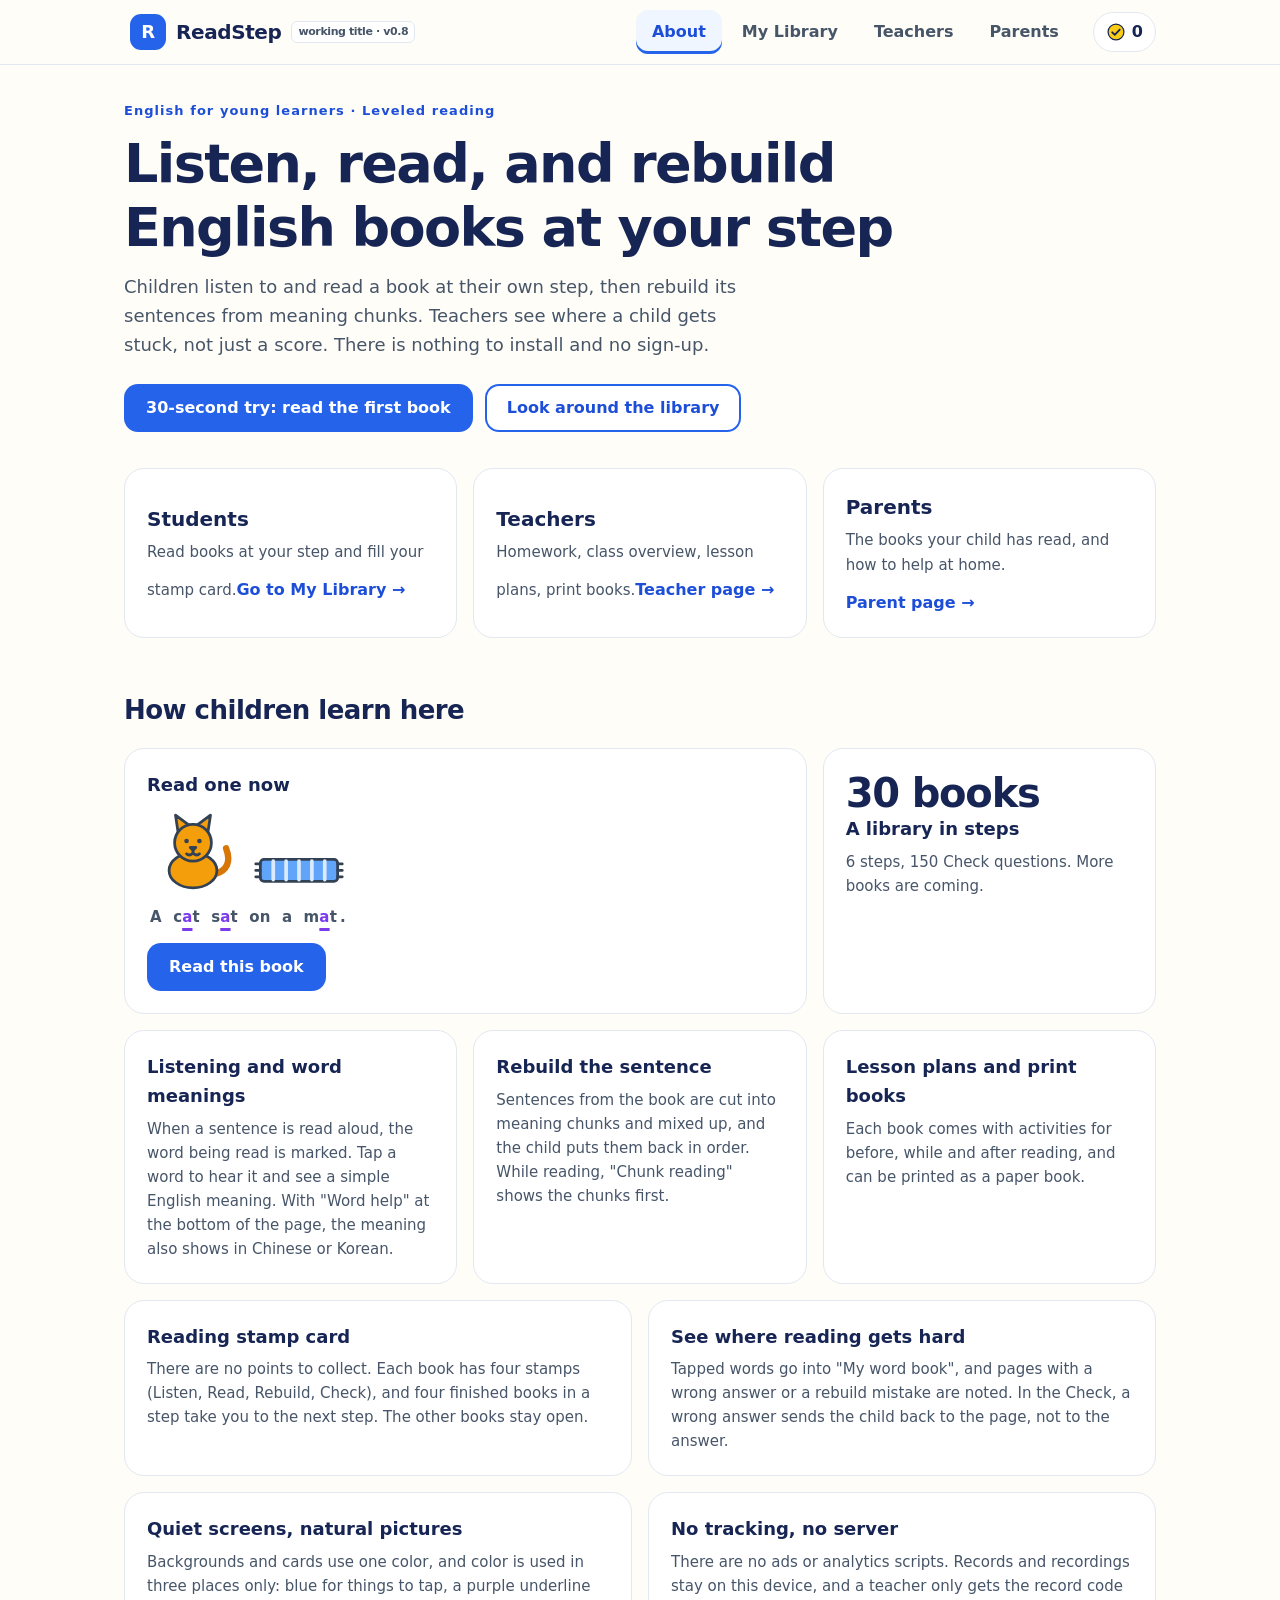
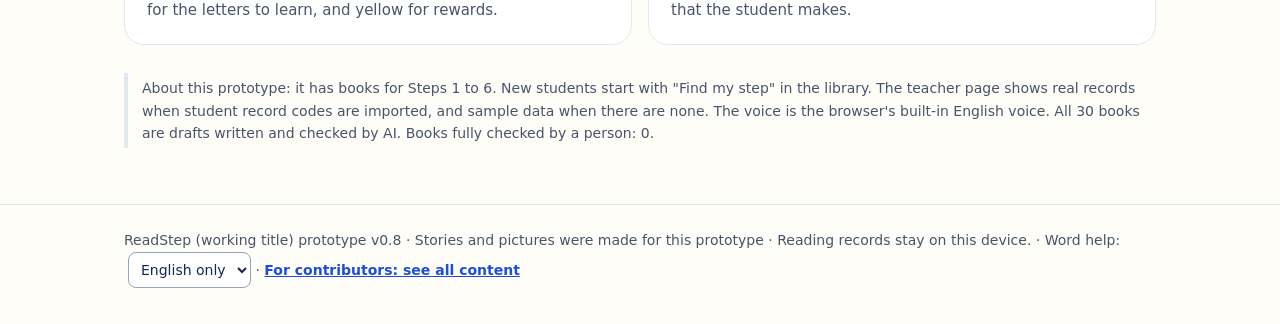
==== index.html @ 7be82f14 "중국어 묶음: 화면 아래 Word help에서 中文 선택" ====
<!doctype html>
<html lang="en">
<head>
<meta charset="utf-8">
<meta name="viewport" content="width=device-width,initial-scale=1">
<title>ReadStep (working title) · Leveled English reading</title>
<meta name="description" content="A prototype of a leveled English reading service for young learners: listen, read, and rebuild sentences from books at your own step.">
<link rel="icon" href="data:image/svg+xml,%3Csvg xmlns='http://www.w3.org/2000/svg' viewBox='0 0 32 32'%3E%3Crect width='32' height='32' rx='9' fill='%232563EB'/%3E%3Ctext x='16' y='23' font-size='20' font-weight='700' text-anchor='middle' fill='white' font-family='Arial'%3ER%3C/text%3E%3C/svg%3E">
<link rel="stylesheet" href="css/app.css">
</head>
<body>
<a class="skip" href="#main">Skip to content</a>
<header class="top"><div class="wrap">
  <button class="logo" data-go="home" aria-label="ReadStep home"><i aria-hidden="true">R</i>ReadStep <small>working title · v0.8</small></button>
  <nav class="nav" aria-label="Main menu">
    <button data-go="home">About</button>
    <button data-go="library">My Library</button>
    <button data-go="teacher">Teachers</button>
    <button data-go="parent">Parents</button>
  </nav>
  <span class="starbox" id="starbox" aria-label="My stamps"></span>
</div></header>

<main id="main" tabindex="-1">
<section id="v-home"><div class="wrap">
  <div class="hero">
    <p class="eyebrow">English for young learners · Leveled reading</p>
    <h1>Listen, read, and rebuild<br>English books at your step</h1>
    <p class="lead">Children listen to and read a book at their own step, then rebuild its sentences from meaning chunks. Teachers see where a child gets stuck, not just a score. There is nothing to install and no sign-up.</p>
    <div class="cta"><button class="btn" data-book="cat-mat">30-second try: read the first book</button><button class="btn ghost" data-go="library">Look around the library</button></div>
  </div>
  <div class="roles">
    <button class="card role" data-go="library"><b>Students</b><span>Read books at your step and fill your stamp card.</span><em>Go to My Library →</em></button>
    <button class="card role" data-go="teacher"><b>Teachers</b><span>Homework, class overview, lesson plans, print books.</span><em>Teacher page →</em></button>
    <button class="card role" data-go="parent"><b>Parents</b><span>The books your child has read, and how to help at home.</span><em>Parent page →</em></button>
  </div>
  <h2 class="sec">How children learn here</h2>
  <div class="bento">
    <div class="card s4 sample"><h3>Read one now</h3><div id="sample"></div><button class="btn" data-book="cat-mat">Read this book</button></div>
    <div class="card s2"><p class="num" id="nBooks"></p><h3>A library in steps</h3><p id="nDesc"></p></div>
    <div class="card s2"><h3>Listening and word meanings</h3><p>When a sentence is read aloud, the word being read is marked. Tap a word to hear it and see a simple English meaning. With "Word help" at the bottom of the page, the meaning also shows in Chinese or Korean.</p></div>
    <div class="card s2"><h3>Rebuild the sentence</h3><p>Sentences from the book are cut into meaning chunks and mixed up, and the child puts them back in order. While reading, "Chunk reading" shows the chunks first.</p></div>
    <div class="card s2"><h3>Lesson plans and print books</h3><p>Each book comes with activities for before, while and after reading, and can be printed as a paper book.</p></div>
    <div class="card s3"><h3>Reading stamp card</h3><p>There are no points to collect. Each book has four stamps (Listen, Read, Rebuild, Check), and four finished books in a step take you to the next step. The other books stay open.</p></div>
    <div class="card s3"><h3>See where reading gets hard</h3><p>Tapped words go into "My word book", and pages with a wrong answer or a rebuild mistake are noted. In the Check, a wrong answer sends the child back to the page, not to the answer.</p></div>
    <div class="card s3"><h3>Quiet screens, natural pictures</h3><p>Backgrounds and cards use one color, and color is used in three places only: blue for things to tap, a purple underline for the letters to learn, and yellow for rewards.</p></div>
    <div class="card s3"><h3>No tracking, no server</h3><p>There are no ads or analytics scripts. Records and recordings stay on this device, and a teacher only gets the record code that the student makes.</p></div>
  </div>
  <p class="note">About this prototype: it has books for Steps 1 to 6. New students start with "Find my step" in the library. The teacher page shows real records when student record codes are imported, and sample data when there are none. The voice is the browser's built-in English voice.<span id="rvNote"></span></p>
</div></section>
<section id="v-library" hidden></section>
<section id="v-reader" hidden></section>
<section id="v-build" hidden></section>
<section id="v-words" hidden></section>
<section id="v-quiz" hidden></section>
<section id="v-place" hidden></section>
<section id="v-teacher" hidden></section>
<section id="v-parent" hidden></section>
</main>

<footer><div class="wrap">ReadStep (working title) prototype v0.8 · Stories and pictures were made for this prototype · Reading records stay on this device. · <label class="l1">Word help: <select id="l1sel"><option value="">English only</option><option value="zh" lang="zh">中文</option><option value="ko" lang="ko">한국어</option></select></label> · <a href="dev/">For contributors: see all content</a></div></footer>
<dialog id="dlg" aria-labelledby="dlgT"><div id="dlgBody"></div><form method="dialog" style="margin-top:20px;text-align:right"><button class="btn">Close</button></form></dialog>
<div id="print"></div>

<script src="data/pictures.js"></script>
<script src="data/books.js"></script>
<script src="js/chunk.js"></script>
<!-- Optional home-language pack. English only by default. Chosen with "Word help" in the footer, or with ?l1=zh / ?l1=ko in the address (?l1=en turns it off). -->
<script>(function(){var ok=["zh","ko"],m=/[?&]l1=([a-z]{2})\b/.exec(location.search),c=m?m[1]:null;try{if(m){if(ok.indexOf(c)<0)c="";localStorage.setItem("rs_l1",c)}else c=localStorage.getItem("rs_l1")}catch(e){}if(ok.indexOf(c)<0)return;window.RS_L1CODE=c;document.write('<script src="data/words-'+c+'.js"><\/script><script src="data/chunks-'+c+'.js"><\/script>')})();</script>
<script src="js/app.js"></script>
</body>
</html>
---- css/app.css ----
:root{--bg:#FFFDF7;--card:#FFFFFF;--ink:#172554;--mut:#475569;--line:#E2E8F0;--blue:#2563EB;--blue-d:#1D4ED8;--blue-s:#EFF6FF;--fx:#7C3AED;--star:#FACC15;--ok:#15803D;--ok-s:#F0FDF4;--retry:#C2410C;--retry-s:#FFF7ED;--r:20px;--read:"Andika","Lexend","Comic Neue","Century Gothic",ui-rounded,"Segoe UI",system-ui,sans-serif}
*{box-sizing:border-box}
[hidden]{display:none!important}
body{margin:0;background:var(--bg);color:var(--ink);font:16px/1.6 Pretendard,"Apple SD Gothic Neo","Malgun Gothic",system-ui,sans-serif;-webkit-font-smoothing:antialiased}
button,input,select{font:inherit;color:inherit}
button{cursor:pointer;border:0;background:none}
h1,h2,h3,p{margin:0}
:focus-visible{outline:3px solid var(--blue-d);outline-offset:2px;border-radius:8px}
.skip{position:absolute;left:-999px;top:8px;background:var(--blue);color:#fff;padding:10px 16px;border-radius:10px;z-index:99}
.skip:focus{left:8px}
.wrap{max-width:1080px;margin:0 auto;padding:0 24px}
.narrow{max-width:780px}
.mut{color:var(--mut)}
.top{position:sticky;top:0;z-index:40;background:rgba(255,253,247,.94);backdrop-filter:blur(8px);border-bottom:1.5px solid var(--line)}
.top .wrap{display:flex;align-items:center;gap:18px;min-height:64px}
.logo{display:flex;align-items:center;gap:10px;font-weight:800;font-size:20px;letter-spacing:-.02em;min-height:44px}
.logo i{display:grid;place-items:center;width:36px;height:36px;border-radius:11px;background:var(--blue);color:#fff;font-style:normal;font-size:18px}
.logo small{font-size:11px;font-weight:700;color:var(--mut);border:1.5px solid var(--line);border-radius:6px;padding:1px 6px;background:#fff}
.nav{display:flex;gap:4px;margin-left:auto}
.nav button{min-height:44px;padding:0 16px;border-radius:12px;font-weight:700;color:var(--mut)}
.nav button:hover{background:var(--blue-s);color:var(--ink)}
.nav button[aria-current]{background:var(--blue-s);color:var(--blue-d);box-shadow:inset 0 -3px 0 var(--blue)}
.starbox{display:inline-flex;align-items:center;gap:6px;font-weight:800;padding:6px 12px;border-radius:99px;background:#fff;border:1.5px solid var(--line)}
.starbox.pop{animation:pop .5s}
@keyframes pop{40%{transform:scale(1.18)}}
.btn{display:inline-flex;align-items:center;justify-content:center;gap:8px;min-height:48px;padding:0 22px;border-radius:14px;background:var(--blue);color:#fff;font-weight:700;transition:background .15s,transform .15s}
.btn:hover{background:var(--blue-d)}
.btn:active{transform:translateY(1px)}
.btn.ghost{background:#fff;color:var(--blue-d);box-shadow:inset 0 0 0 2px var(--blue)}
.btn.ghost:hover{background:var(--blue-s)}
.btn.sm{min-height:44px;padding:0 14px;font-size:14px}
.btn[disabled]{opacity:.45;cursor:not-allowed}
.btn[aria-pressed=true]{background:var(--ink);color:#fff;box-shadow:none}
.card{background:var(--card);border:1.5px solid var(--line);border-radius:var(--r);padding:22px}
.chip{display:inline-flex;align-items:center;gap:4px;font-size:13px;font-weight:700;padding:2px 10px;border-radius:99px;border:1.5px solid var(--line);color:var(--mut);background:#fff;white-space:nowrap}
.chip svg{width:14px;height:14px}
.chip.done{color:var(--ok);border-color:var(--ok);background:var(--ok-s)}
.chip.hw{color:var(--blue-d);border-color:var(--blue);background:var(--blue-s)}
.chip.help{color:var(--retry);border-color:var(--retry);background:var(--retry-s)}
section{padding:36px 0 56px}
.eyebrow{font-size:13px;font-weight:800;letter-spacing:.08em;color:var(--blue-d)}
.hero h1{font-size:clamp(32px,5.2vw,54px);line-height:1.18;letter-spacing:-.03em;margin:10px 0 14px}
.hero p.lead{font-size:18px;color:var(--mut);max-width:620px}
.hero .cta{display:flex;flex-wrap:wrap;gap:12px;margin-top:24px}
.roles{display:grid;grid-template-columns:repeat(3,1fr);gap:16px;margin-top:36px}
.role{text-align:left;display:block;transition:transform .15s,border-color .15s}
.role:hover{transform:translateY(-3px);border-color:var(--blue)}
.role b{display:block;font-size:20px;margin-bottom:4px}
.role span{color:var(--mut);font-size:15px}
.role em{display:inline-block;margin-top:12px;font-style:normal;font-weight:700;color:var(--blue-d)}
h2.sec{font-size:26px;letter-spacing:-.02em;margin:52px 0 16px}
.bento{display:grid;grid-template-columns:repeat(6,1fr);gap:16px}
.bento .card h3{font-size:18px;margin-bottom:6px}
.bento .card p{color:var(--mut);font-size:15px}
.s4{grid-column:span 4}.s3{grid-column:span 3}.s2{grid-column:span 2}
.num,.bento .card p.num{font-size:40px;font-weight:800;letter-spacing:-.03em;line-height:1.1;color:var(--ink)}
.pics{display:flex;justify-content:center;align-items:center;gap:14px;background:#fff;border:1.5px solid var(--line);border-radius:var(--r);padding:16px}
.sp{width:min(28vw,170px);aspect-ratio:1;height:auto;flex:0 1 auto;min-width:0}
.sample .pics{border:0;padding:0;justify-content:flex-start}
.sample .sp{width:92px}
.sample .rtext{font-size:28px;margin:8px 0 14px;text-align:left}
.note{margin-top:28px;font-size:14px;color:var(--mut);border-left:4px solid var(--line);padding:4px 0 4px 14px}
.lhead{display:flex;flex-wrap:wrap;align-items:flex-end;gap:16px;justify-content:space-between}
.lhead h1,.thead h1{font-size:32px;letter-spacing:-.02em}
.steps{display:flex;flex-wrap:wrap;gap:8px;overflow-x:auto;padding:4px 2px 10px;margin:20px 0 6px;scroll-snap-type:x proximity}
.steps button{flex:none;scroll-snap-align:start;min-height:56px;padding:6px 16px;border-radius:14px;background:#fff;border:1.5px solid var(--line);text-align:left;line-height:1.3}
.steps button b{display:block;font-size:15px}
.steps button span{font-size:12px;color:var(--mut)}
.steps button[aria-pressed=true]{border-color:var(--blue);box-shadow:inset 0 0 0 1.5px var(--blue);background:var(--blue-s)}
.steps button[disabled]{opacity:.55;cursor:not-allowed}
.reco{display:flex;flex-wrap:wrap;gap:14px;align-items:center;justify-content:space-between;margin:10px 0 20px;border-color:var(--blue)}
.reco small{display:block;font-size:12px;color:var(--mut)}
.prog{height:12px;border-radius:99px;background:var(--line);overflow:hidden}
.prog i{display:block;height:100%;border-radius:99px;background:var(--blue);transition:width .4s}
.books{display:grid;grid-template-columns:repeat(3,1fr);gap:16px}
.book{display:flex;flex-direction:column;gap:6px;text-align:left;padding:16px;transition:transform .15s,border-color .15s}
.book:hover{transform:translateY(-3px);border-color:var(--blue)}
.cover{display:flex;justify-content:center;gap:6px;padding:10px 0 4px}
.cover .sp{width:84px}
.bt{font:700 21px/1.3 var(--read)}
.book .meta{font-size:13px;color:var(--mut)}
.chips{display:flex;flex-wrap:wrap;gap:6px;margin-top:6px}
.rhead{display:flex;align-items:center;gap:14px;margin-bottom:14px}
.rhead>div{flex:1;min-width:0}
.rt{font-size:22px;line-height:1.25}
.rhead p{font-size:14px}
.pg{font-weight:800;font-variant-numeric:tabular-nums;white-space:nowrap}
.dots{display:flex;gap:6px;margin-bottom:14px}
.dots i{flex:1;height:6px;border-radius:99px;background:var(--line)}
.dots i.seen{background:#93C5FD}.dots i.on{background:var(--blue)}
.rtext{font:600 clamp(26px,4.4vw,40px)/1.55 var(--read);text-align:center;margin:22px 0 8px;letter-spacing:.01em}
.w{border-radius:8px;padding:0 3px;cursor:pointer}
.w:hover{background:var(--blue-s)}
.w.now{background:var(--blue-s);box-shadow:0 4px 0 var(--blue)}
.fx{color:var(--fx);font-weight:800;text-decoration:underline;text-decoration-thickness:3px;text-underline-offset:6px}
.gloss{text-align:center;min-height:28px;color:var(--mut);font-size:16px}
.gloss b{font:700 20px var(--read);color:var(--ink)}
.ch{text-align:center;font:700 15px var(--read);color:var(--mut);margin-bottom:8px}
.rtext.long{font-size:clamp(21px,3vw,28px);line-height:1.7;text-align:left}
.ropt{display:flex;flex-wrap:wrap;justify-content:center;gap:0 22px;margin-top:14px}
.ropt .tog{margin:0}
textarea,input[type=text]{width:100%;border:2px solid var(--line);border-radius:12px;padding:10px 12px;font:14px/1.5 ui-monospace,Consolas,monospace;color:var(--ink);background:#fff}
input[type=text]{font:inherit;min-height:48px}
textarea:focus,input[type=text]:focus{border-color:var(--blue);outline:0;box-shadow:0 0 0 3px var(--blue-s)}
.msg{min-height:24px;font-weight:700;margin-top:8px}
.msg.ok{color:var(--ok)}.msg.no{color:var(--retry)}
.tools{display:flex;flex-wrap:wrap;gap:8px;margin:0}
.rctl{display:flex;flex-wrap:wrap;justify-content:center;gap:10px;margin-top:18px}
#recout{text-align:center;margin-top:12px}
#recout audio{max-width:100%}
.tog{display:flex;align-items:center;justify-content:center;gap:8px;margin-top:18px;min-height:44px;font-weight:700}
.tog input{width:22px;height:22px;accent-color:var(--blue)}
.qcard{padding:26px}
.qrow{display:flex;gap:12px;align-items:flex-start;justify-content:space-between}
.qq{font:700 clamp(22px,3.4vw,28px)/1.4 var(--read)}
.qq[lang=ko]{font-family:inherit}
.icon{display:grid;place-items:center;flex:none;width:48px;height:48px;border-radius:14px;background:var(--blue);color:#fff}
.icon:hover{background:var(--blue-d)}
.opts{display:grid;gap:10px;margin:18px 0 6px}
.opt{display:flex;align-items:center;gap:12px;width:100%;min-height:58px;padding:10px 16px;border-radius:16px;border:2px solid var(--line);background:#fff;text-align:left;font:600 20px/1.35 var(--read)}
.opt[lang=ko]{font-family:inherit;font-size:18px}
.opt:hover:not([disabled]){border-color:#93C5FD}
.mk{display:grid;place-items:center;flex:none;width:28px;height:28px;border-radius:50%;border:2px solid #94A3B8;color:#fff}
.opt[aria-checked=true]{border-color:var(--blue);box-shadow:inset 0 0 0 1.5px var(--blue)}
.opt[aria-checked=true] .mk{border-color:var(--blue);background:radial-gradient(var(--blue) 45%,#fff 50%)}
.opt.ok{border-color:var(--ok);background:var(--ok-s);box-shadow:inset 0 0 0 1.5px var(--ok)}
.opt.ok .mk{border-color:var(--ok);background:var(--ok)}
.opt.no{border-color:var(--retry);background:var(--retry-s);opacity:.8}
.opt[disabled]{cursor:default}
.fb{display:flex;flex-wrap:wrap;align-items:center;gap:8px;min-height:48px;font-weight:800;font-size:18px;margin-top:8px}
.fb.ok{color:var(--ok)}.fb.no{color:var(--retry)}
.result{text-align:center;padding:34px 24px}
.result .num{font-size:64px}
.result .badge{display:inline-flex;align-items:center;gap:8px;font-weight:800;font-size:18px;padding:8px 18px;border-radius:99px;margin:12px 0}
.badge.pass{background:var(--star);color:var(--ink)}
.badge.again{background:var(--retry-s);color:var(--retry);box-shadow:inset 0 0 0 2px var(--retry)}
.tiles{display:grid;grid-template-columns:repeat(4,1fr);gap:16px;margin:20px 0}
.tiles .card small{display:block;color:var(--mut);font-size:14px}
.tablebox{overflow-x:auto;padding:0}
table{border-collapse:collapse;width:100%;min-width:560px}
th,td{padding:12px 16px;text-align:left;border-bottom:1.5px solid var(--line);font-size:15px}
th{font-size:13px;color:var(--mut);background:#F8FAFC}
tr:last-child td{border-bottom:0}
tr.me td{background:var(--blue-s);font-weight:700}
td .btn{margin:2px 4px 2px 0}
.skills{display:grid;gap:12px}
.skills div{display:grid;grid-template-columns:110px 1fr 86px;gap:12px;align-items:center;font-size:15px}
.skills span:last-child{text-align:right;font-variant-numeric:tabular-nums;color:var(--mut)}
.two{display:grid;grid-template-columns:1fr 1fr;gap:16px}
.list{margin:0;padding-left:20px}
.list li{margin:6px 0}
dialog{border:0;border-radius:var(--r);padding:28px;max-width:640px;width:calc(100% - 32px);color:var(--ink)}
dialog::backdrop{background:rgba(23,37,84,.45)}
dialog h2{font-size:22px;margin-bottom:4px}
dialog h3{font-size:16px;margin:16px 0 4px}
footer{border-top:1.5px solid var(--line);padding:24px 0 36px;font-size:14px;color:var(--mut)}
#print{display:none}
@media(max-width:860px){.roles,.books{grid-template-columns:1fr 1fr}.tiles{grid-template-columns:1fr 1fr}.two{grid-template-columns:1fr}.s4,.s3{grid-column:span 6}.s2{grid-column:span 3}}
@media(max-width:720px){.steps{flex-wrap:nowrap}body{padding-bottom:76px}.top{backdrop-filter:none;background:var(--bg)}.wrap{padding:0 16px}.nav{position:fixed;left:0;right:0;bottom:0;margin:0;background:#fff;border-top:1.5px solid var(--line);padding:6px;justify-content:space-around;z-index:40}.nav button{flex:1;min-height:56px;padding:0 4px;font-size:14px}.top .wrap{justify-content:space-between}.roles{grid-template-columns:1fr}.rhead{flex-wrap:wrap}.skills div{grid-template-columns:84px 1fr 70px}}
@media(max-width:460px){.books{grid-template-columns:1fr 1fr;gap:10px}.book{padding:12px}.cover .sp{width:60px}.bt{font-size:17px}.rctl .btn{flex:1 1 40%}}
@media(prefers-reduced-motion:reduce){*{animation:none!important;transition:none!important}}
@media print{body{background:#fff;padding:0}body>*:not(#print){display:none!important}#print{display:block}#print h1{font:700 28px var(--read)}.pp{display:grid;grid-template-columns:1fr 1fr;gap:12px;margin-top:14px}.pp>div{border:1.5px solid #64748B;border-radius:12px;padding:12px;break-inside:avoid}.pp .pics{border:0;padding:0}.pp .sp{width:90px}.pp p{font:600 20px/1.5 var(--read);text-align:center}.pq{margin-top:20px;break-inside:avoid}.pq li{margin:10px 0}}
.ptext{font:600 clamp(20px,3vw,26px)/1.7 var(--read)}
footer a{color:var(--blue-d);font-weight:700}
.slash{color:#64748B;font-weight:400;margin:0 1px}
.l1 select{font:inherit;min-height:36px;border:1.5px solid #94A3B8;border-radius:8px;background:#fff;color:var(--ink);padding:2px 8px;margin-left:4px}
.dk{display:flex;flex-wrap:wrap;gap:8px 10px;margin:0 0 14px}
.dkp{display:flex;flex-direction:column;gap:2px;padding:6px 12px;border-left:3px solid #94A3B8;background:#fff;border-radius:0 10px 10px 0}
.dkp span{font:600 18px/1.35 var(--read);color:var(--ink)}
.dkp small{font-size:15px;color:var(--mut)}
.blab{font-size:14px;font-weight:700;color:var(--mut);margin:0 0 8px}
.line,.tray{display:flex;flex-wrap:wrap;gap:8px;align-items:center;min-height:68px;padding:10px;border-radius:14px}
.line{border:2px dashed #94A3B8;background:#fff;margin-bottom:16px}
.tray{background:#F8FAFC;border:1.5px solid var(--line)}
.unit{min-height:48px;padding:6px 14px;border-radius:12px;border:2px solid #94A3B8;background:#fff;font:600 20px/1.3 var(--read);color:var(--ink)}
.unit:hover:not([disabled]){border-color:var(--blue)}
.unit.on{border-color:var(--blue);background:var(--blue-s)}
.unit[disabled]{cursor:default}
.endp{font:600 22px var(--read)}
.wbtn{font:700 19px var(--read);min-height:44px;padding:0 8px;border-radius:8px;color:var(--ink)}
.wbtn:hover{background:var(--blue-s)}
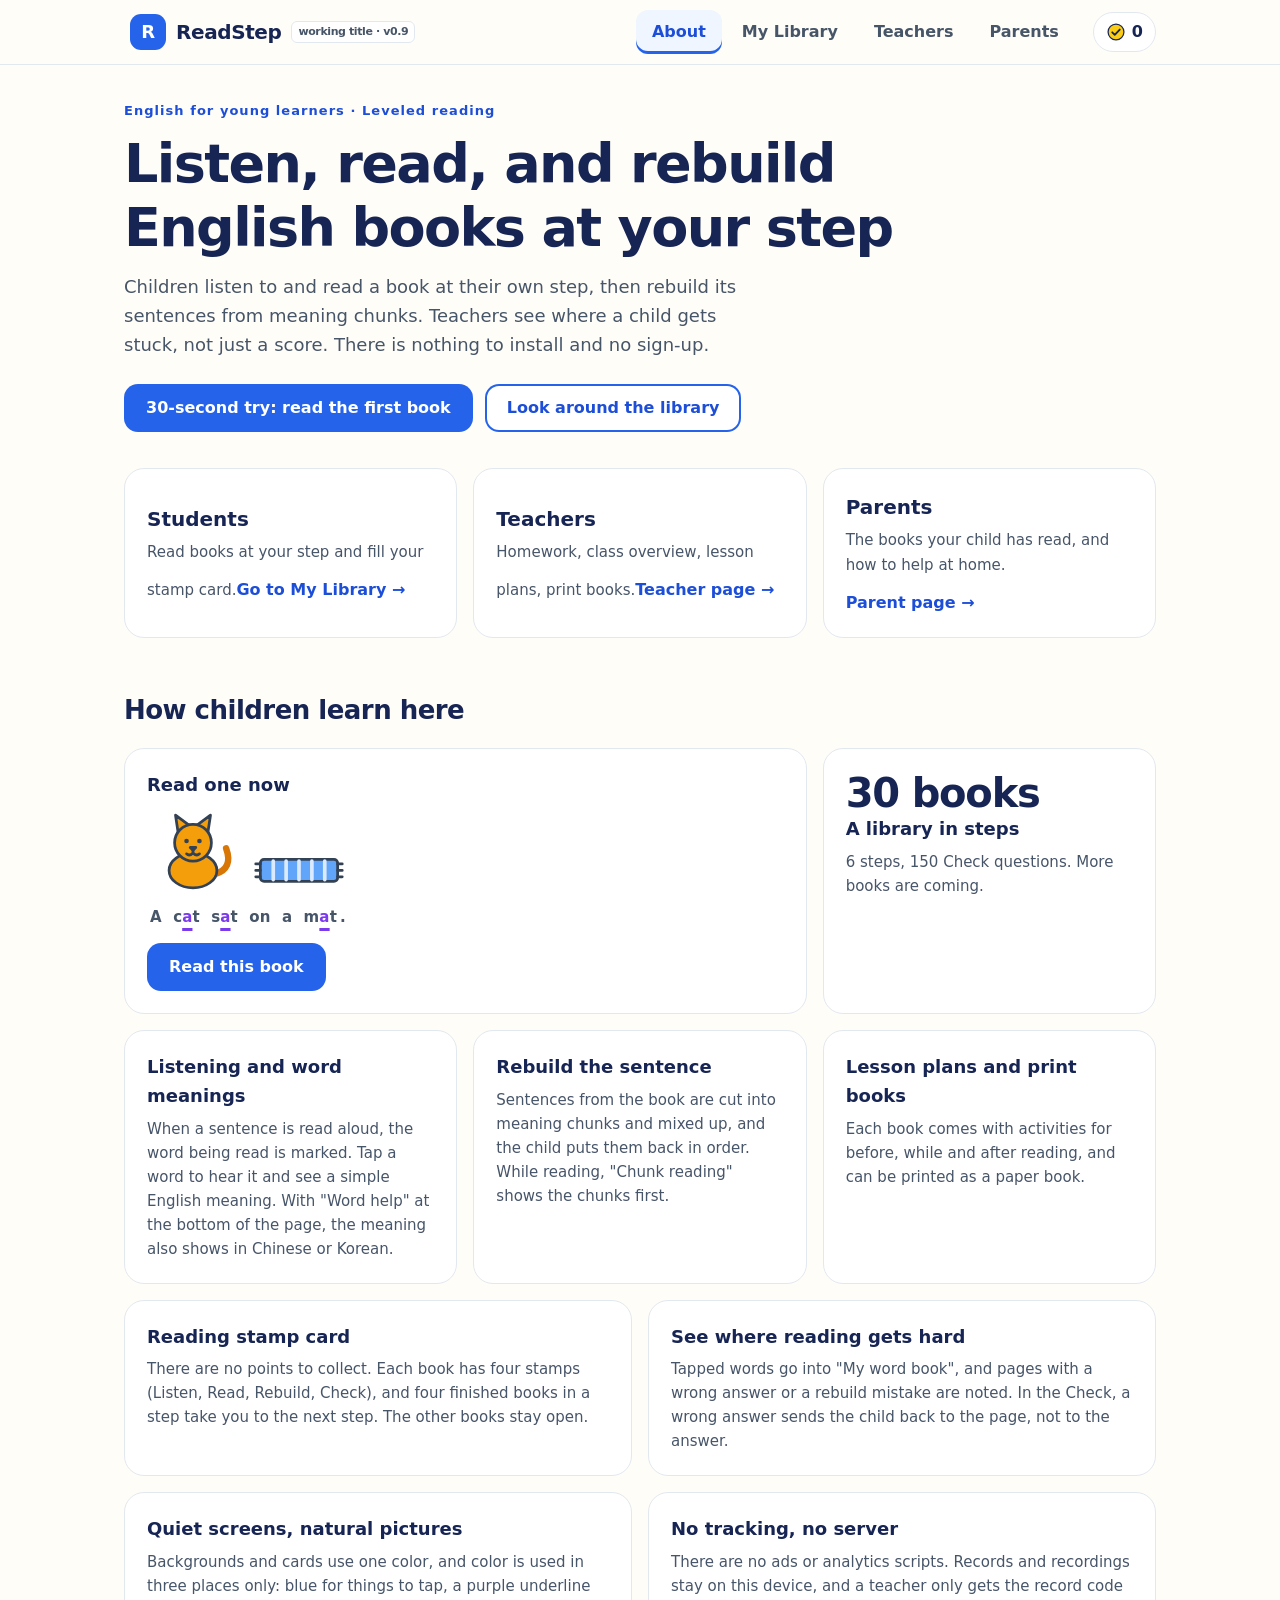
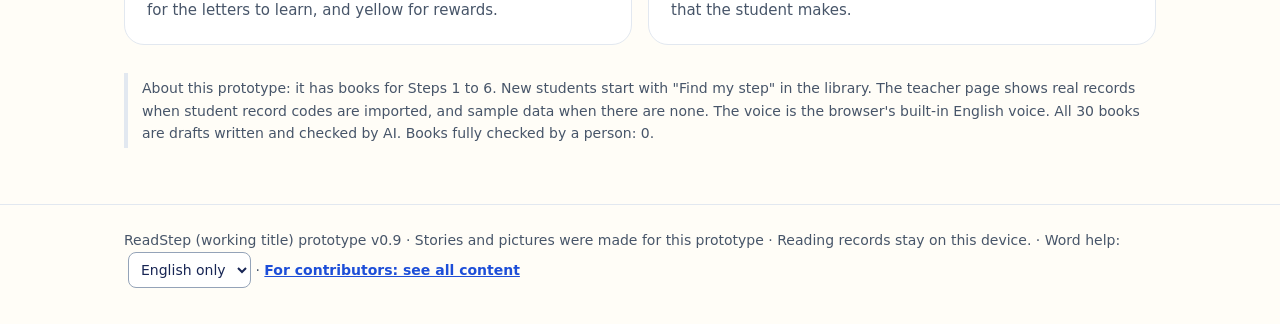
==== commit 1154444a: "v0.9: 레벨 기준 파일 읽기, 현황 (루트)" ====
--- a/index.html
+++ b/index.html
@@ -11,7 +11,7 @@
 <body>
 <a class="skip" href="#main">Skip to content</a>
 <header class="top"><div class="wrap">
-  <button class="logo" data-go="home" aria-label="ReadStep home"><i aria-hidden="true">R</i>ReadStep <small>working title · v0.8</small></button>
+  <button class="logo" data-go="home" aria-label="ReadStep home"><i aria-hidden="true">R</i>ReadStep <small>working title · v0.9</small></button>
   <nav class="nav" aria-label="Main menu">
     <button data-go="home">About</button>
     <button data-go="library">My Library</button>
@@ -58,11 +58,12 @@
 <section id="v-parent" hidden></section>
 </main>
 
-<footer><div class="wrap">ReadStep (working title) prototype v0.8 · Stories and pictures were made for this prototype · Reading records stay on this device. · <label class="l1">Word help: <select id="l1sel"><option value="">English only</option><option value="zh" lang="zh">中文</option><option value="ko" lang="ko">한국어</option></select></label> · <a href="dev/">For contributors: see all content</a></div></footer>
+<footer><div class="wrap">ReadStep (working title) prototype v0.9 · Stories and pictures were made for this prototype · Reading records stay on this device. · <label class="l1">Word help: <select id="l1sel"><option value="">English only</option><option value="zh" lang="zh">中文</option><option value="ko" lang="ko">한국어</option></select></label> · <a href="dev/">For contributors: see all content</a></div></footer>
 <dialog id="dlg" aria-labelledby="dlgT"><div id="dlgBody"></div><form method="dialog" style="margin-top:20px;text-align:right"><button class="btn">Close</button></form></dialog>
 <div id="print"></div>
 
 <script src="data/pictures.js"></script>
+<script src="data/levels.js"></script>
 <script src="data/books.js"></script>
 <script src="js/chunk.js"></script>
 <!-- Optional home-language pack. English only by default. Chosen with "Word help" in the footer, or with ?l1=zh / ?l1=ko in the address (?l1=en turns it off). -->
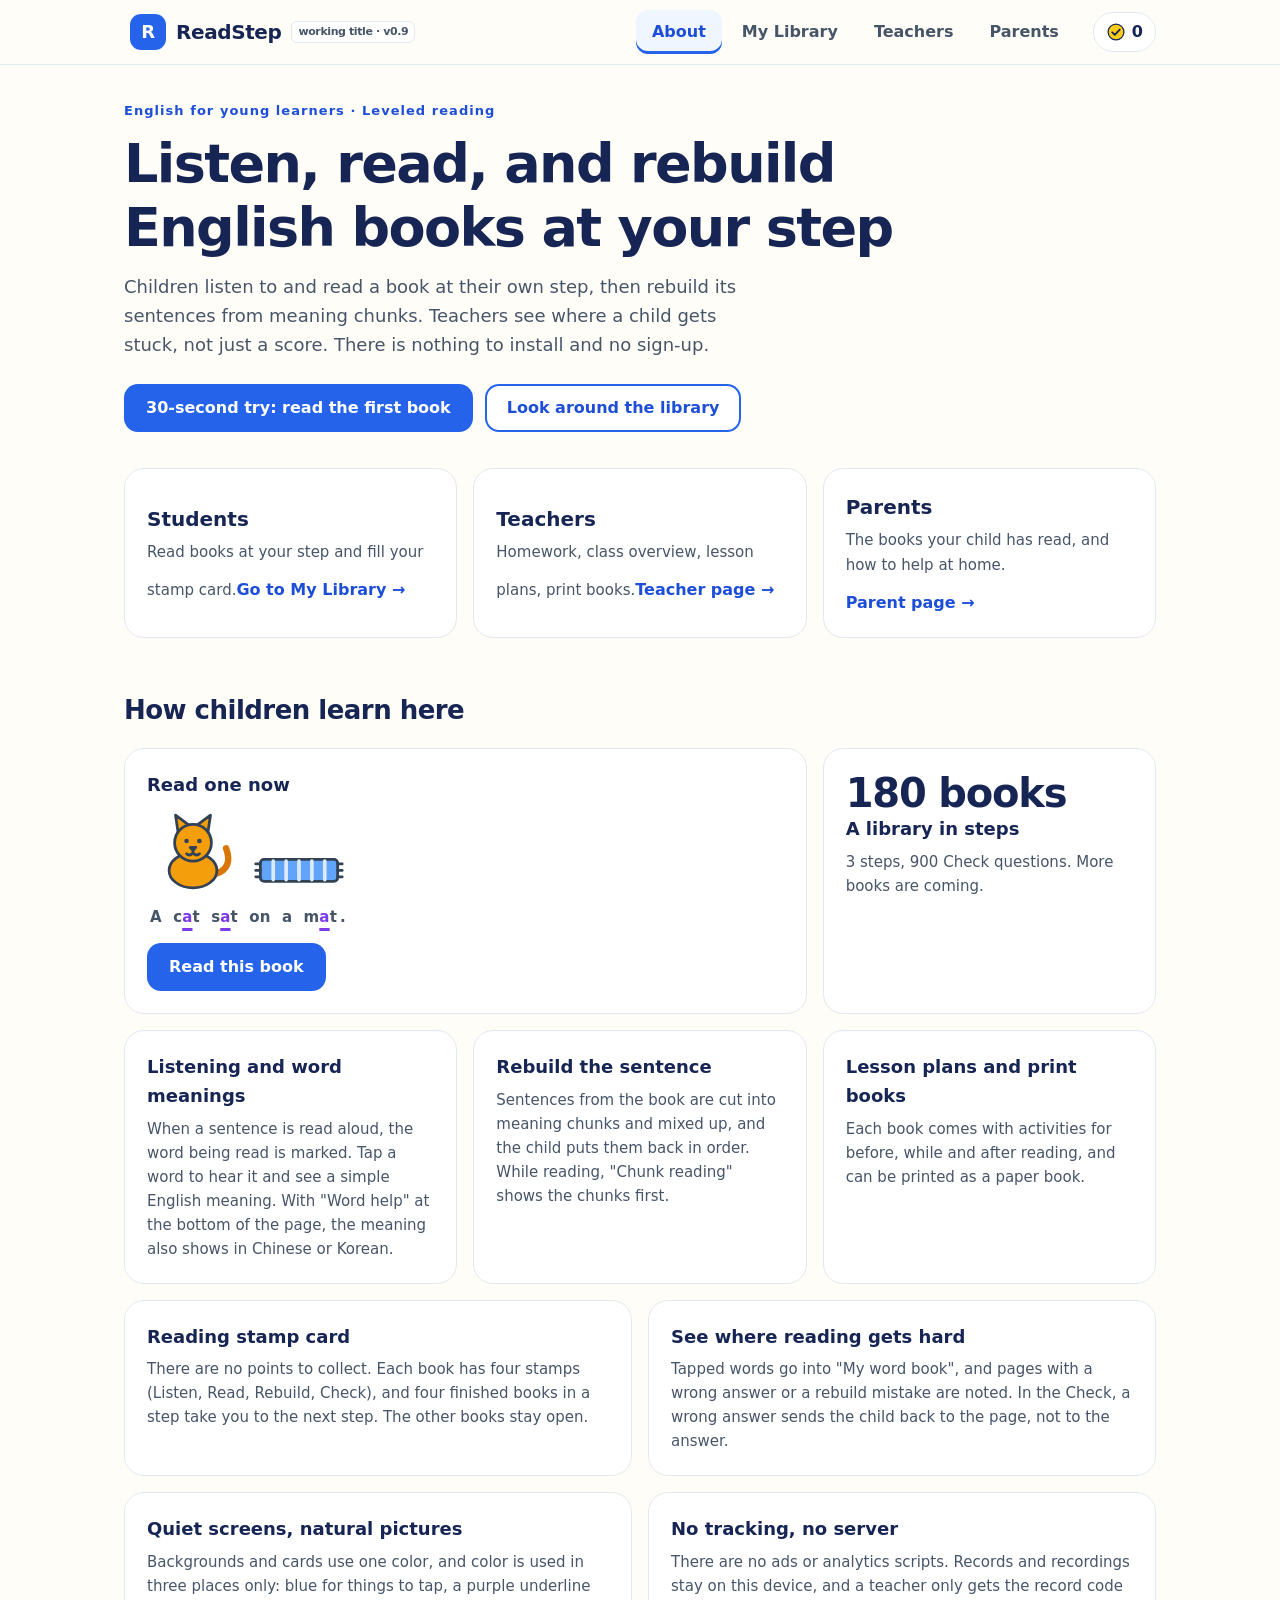
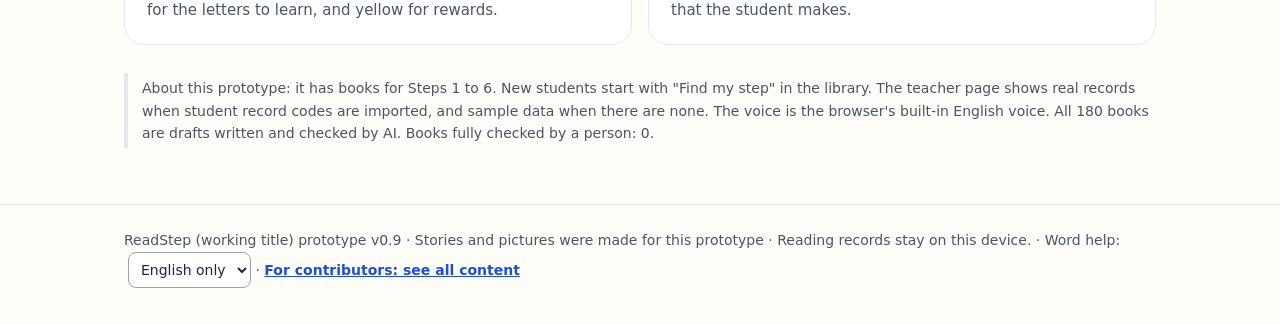
==== commit a5a154e8: "index.html: 스크립트와 CSS 주소에 버전 표시(고친 코드가 바로 보이게)" ====
--- a/index.html
+++ b/index.html
@@ -6,7 +6,7 @@
 <title>ReadStep (working title) · Leveled English reading</title>
 <meta name="description" content="A prototype of a leveled English reading service for young learners: listen, read, and rebuild sentences from books at your own step.">
 <link rel="icon" href="data:image/svg+xml,%3Csvg xmlns='http://www.w3.org/2000/svg' viewBox='0 0 32 32'%3E%3Crect width='32' height='32' rx='9' fill='%232563EB'/%3E%3Ctext x='16' y='23' font-size='20' font-weight='700' text-anchor='middle' fill='white' font-family='Arial'%3ER%3C/text%3E%3C/svg%3E">
-<link rel="stylesheet" href="css/app.css">
+<link rel="stylesheet" href="css/app.css?v=20261127b">
 </head>
 <body>
 <a class="skip" href="#main">Skip to content</a>
@@ -62,12 +62,12 @@
 <dialog id="dlg" aria-labelledby="dlgT"><div id="dlgBody"></div><form method="dialog" style="margin-top:20px;text-align:right"><button class="btn">Close</button></form></dialog>
 <div id="print"></div>
 
-<script src="data/pictures.js"></script>
-<script src="data/levels.js"></script>
-<script src="data/books.js"></script>
-<script src="js/chunk.js"></script>
+<script src="data/pictures.js?v=20261127b"></script>
+<script src="data/levels.js?v=20261127b"></script>
+<script src="data/books.js?v=20261127b"></script>
+<script src="js/chunk.js?v=20261127b"></script>
 <!-- Optional home-language pack. English only by default. Chosen with "Word help" in the footer, or with ?l1=zh / ?l1=ko in the address (?l1=en turns it off). -->
-<script>(function(){var ok=["zh","ko"],m=/[?&]l1=([a-z]{2})\b/.exec(location.search),c=m?m[1]:null;try{if(m){if(ok.indexOf(c)<0)c="";localStorage.setItem("rs_l1",c)}else c=localStorage.getItem("rs_l1")}catch(e){}if(ok.indexOf(c)<0)return;window.RS_L1CODE=c;document.write('<script src="data/words-'+c+'.js"><\/script><script src="data/chunks-'+c+'.js"><\/script>')})();</script>
-<script src="js/app.js"></script>
+<script>(function(){var ok=["zh","ko"],m=/[?&]l1=([a-z]{2})\b/.exec(location.search),c=m?m[1]:null;try{if(m){if(ok.indexOf(c)<0)c="";localStorage.setItem("rs_l1",c)}else c=localStorage.getItem("rs_l1")}catch(e){}if(ok.indexOf(c)<0)return;window.RS_L1CODE=c;document.write('<script src="data/words-'+c+'.js?v=20261127b"><\/script><script src="data/chunks-'+c+'.js?v=20261127b"><\/script>')})();</script>
+<script src="js/app.js?v=20261127b"></script>
 </body>
 </html>
--- a/css/app.css
+++ b/css/app.css
@@ -179,3 +179,16 @@
 .endp{font:600 22px var(--read)}
 .wbtn{font:700 19px var(--read);min-height:44px;padding:0 8px;border-radius:8px;color:var(--ink)}
 .wbtn:hover{background:var(--blue-s)}
+
+/* 세부 레벨과 주제 고르기 (v0.9) */
+.lvbar{display:flex;flex-wrap:wrap;align-items:center;gap:6px;margin:0 0 14px}
+.lvbar button{min-height:44px;padding:0 14px;border-radius:99px;border:1.5px solid var(--line);background:#fff;font-weight:700;font-size:14px}
+.lvbar button small{font-weight:400;color:var(--mut);margin-left:2px}
+.lvbar button[aria-pressed=true]{border-color:var(--blue);background:var(--blue-s);box-shadow:inset 0 0 0 1.5px var(--blue)}
+.lvbar button[disabled]{opacity:.45;cursor:not-allowed}
+.lvbar .tpsel{display:inline-flex;align-items:center;gap:6px;margin-left:auto;font-weight:700;font-size:14px}
+.lvbar select{min-height:44px;border-radius:10px;border:1.5px solid var(--line);padding:0 10px;font:inherit;background:#fff}
+
+/* 표지 장면 그림 (v0.9, art/<책 id>-cover.webp) */
+.cover.art{padding:0 0 6px}
+.cover.art img{width:100%;aspect-ratio:4/3;object-fit:cover;border-radius:12px;background:#FFF8EE}
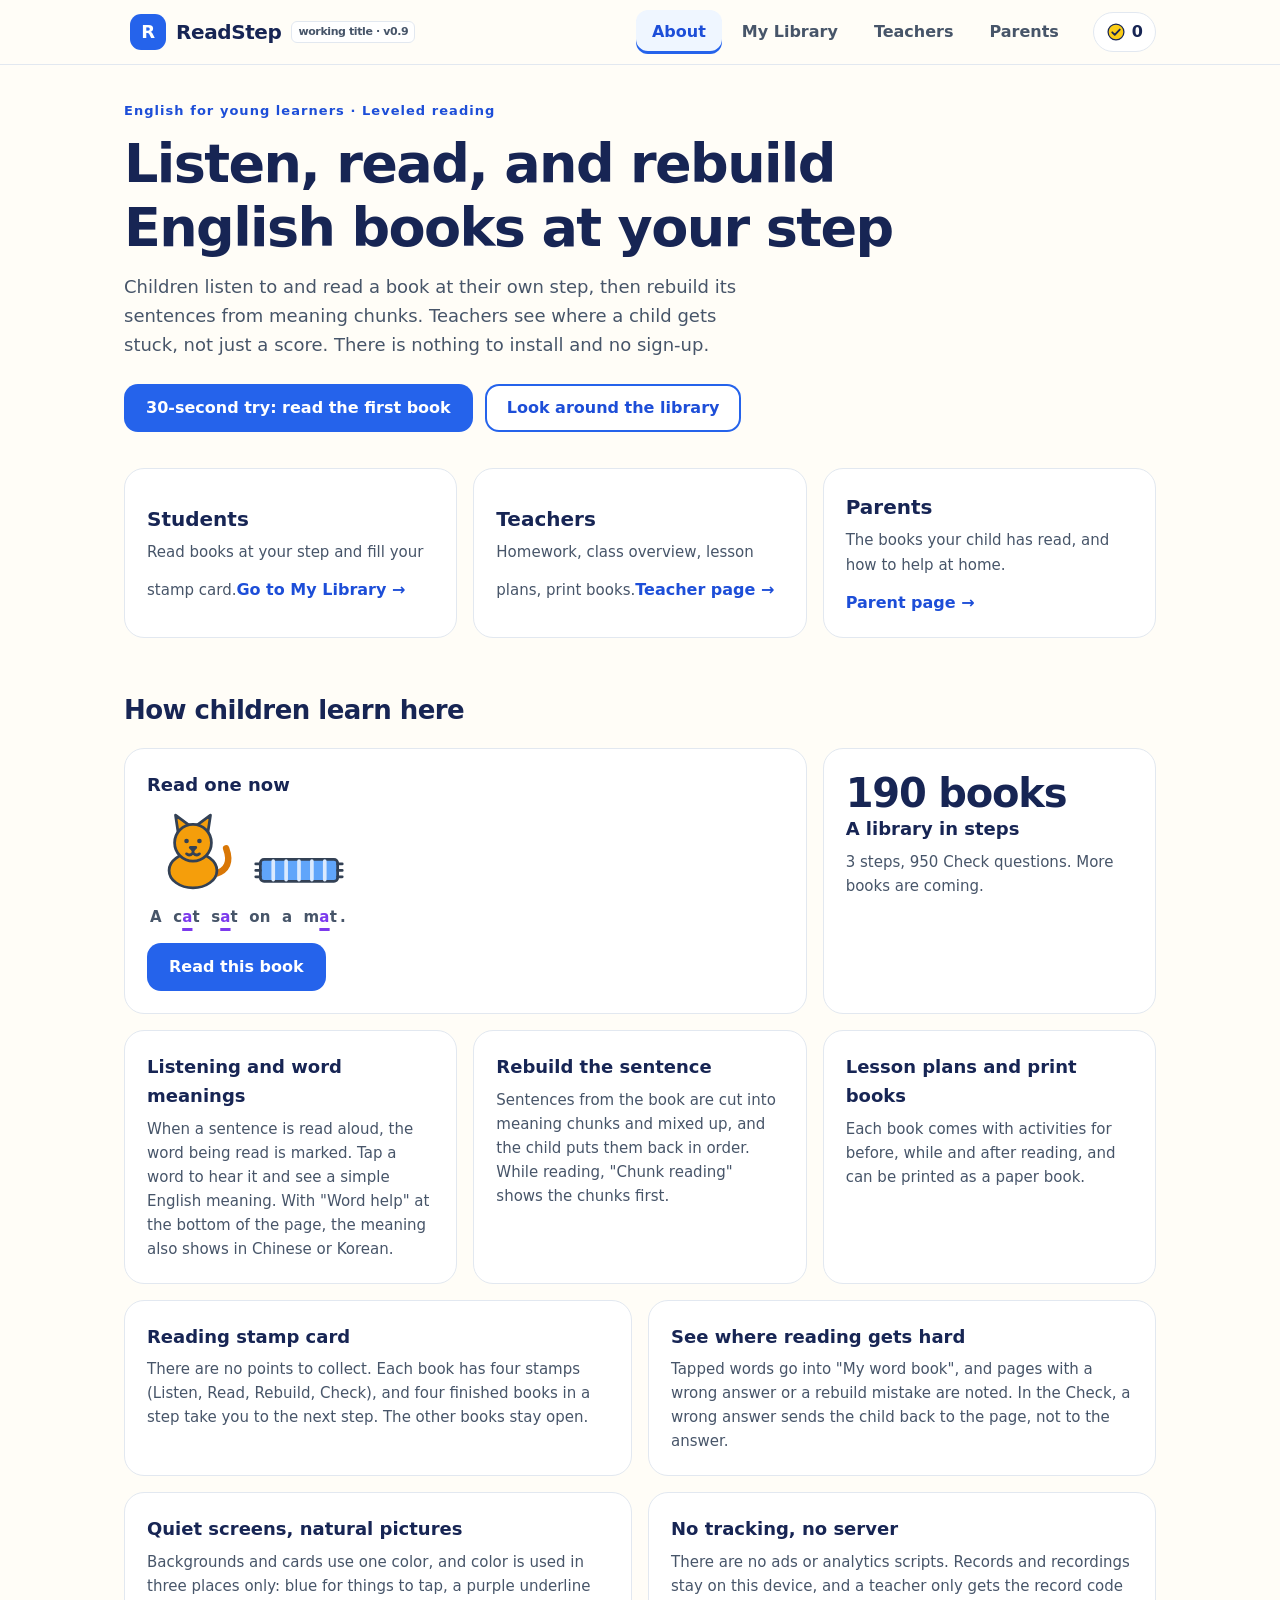
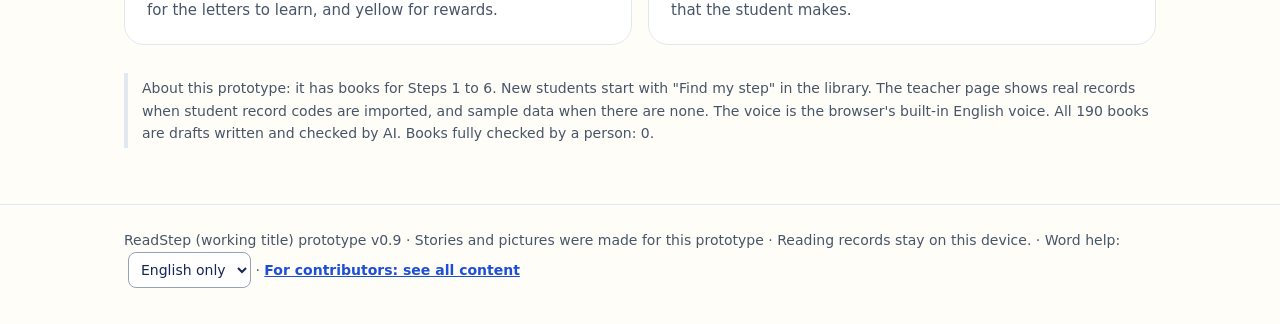
==== commit 19cbbb50: "index.html: 버전 값 20261128d" ====
--- a/index.html
+++ b/index.html
@@ -6,7 +6,7 @@
 <title>ReadStep (working title) · Leveled English reading</title>
 <meta name="description" content="A prototype of a leveled English reading service for young learners: listen, read, and rebuild sentences from books at your own step.">
 <link rel="icon" href="data:image/svg+xml,%3Csvg xmlns='http://www.w3.org/2000/svg' viewBox='0 0 32 32'%3E%3Crect width='32' height='32' rx='9' fill='%232563EB'/%3E%3Ctext x='16' y='23' font-size='20' font-weight='700' text-anchor='middle' fill='white' font-family='Arial'%3ER%3C/text%3E%3C/svg%3E">
-<link rel="stylesheet" href="css/app.css?v=20261127b">
+<link rel="stylesheet" href="css/app.css?v=20261128d">
 </head>
 <body>
 <a class="skip" href="#main">Skip to content</a>
@@ -62,12 +62,13 @@
 <dialog id="dlg" aria-labelledby="dlgT"><div id="dlgBody"></div><form method="dialog" style="margin-top:20px;text-align:right"><button class="btn">Close</button></form></dialog>
 <div id="print"></div>
 
-<script src="data/pictures.js?v=20261127b"></script>
-<script src="data/levels.js?v=20261127b"></script>
-<script src="data/books.js?v=20261127b"></script>
-<script src="js/chunk.js?v=20261127b"></script>
+<script>window.RS_MEDIA_BASE='';/* 그림·음성 주소. 비우면 이 사이트의 art/ (docs/LIBRARY_PLAN.md 8.3) */</script>
+<script src="data/pictures.js?v=20261128d"></script>
+<script src="data/levels.js?v=20261128d"></script>
+<script src="data/books.js?v=20261128d"></script>
+<script src="js/chunk.js?v=20261128d"></script>
 <!-- Optional home-language pack. English only by default. Chosen with "Word help" in the footer, or with ?l1=zh / ?l1=ko in the address (?l1=en turns it off). -->
-<script>(function(){var ok=["zh","ko"],m=/[?&]l1=([a-z]{2})\b/.exec(location.search),c=m?m[1]:null;try{if(m){if(ok.indexOf(c)<0)c="";localStorage.setItem("rs_l1",c)}else c=localStorage.getItem("rs_l1")}catch(e){}if(ok.indexOf(c)<0)return;window.RS_L1CODE=c;document.write('<script src="data/words-'+c+'.js?v=20261127b"><\/script><script src="data/chunks-'+c+'.js?v=20261127b"><\/script>')})();</script>
-<script src="js/app.js?v=20261127b"></script>
+<script>(function(){var ok=["zh","ko"],m=/[?&]l1=([a-z]{2})\b/.exec(location.search),c=m?m[1]:null;try{if(m){if(ok.indexOf(c)<0)c="";localStorage.setItem("rs_l1",c)}else c=localStorage.getItem("rs_l1")}catch(e){}if(ok.indexOf(c)<0)return;window.RS_L1CODE=c;document.write('<script src="data/words-'+c+'.js?v=20261128d"><\/script><script src="data/chunks-'+c+'.js?v=20261128d"><\/script>')})();</script>
+<script src="js/app.js?v=20261128d"></script>
 </body>
 </html>
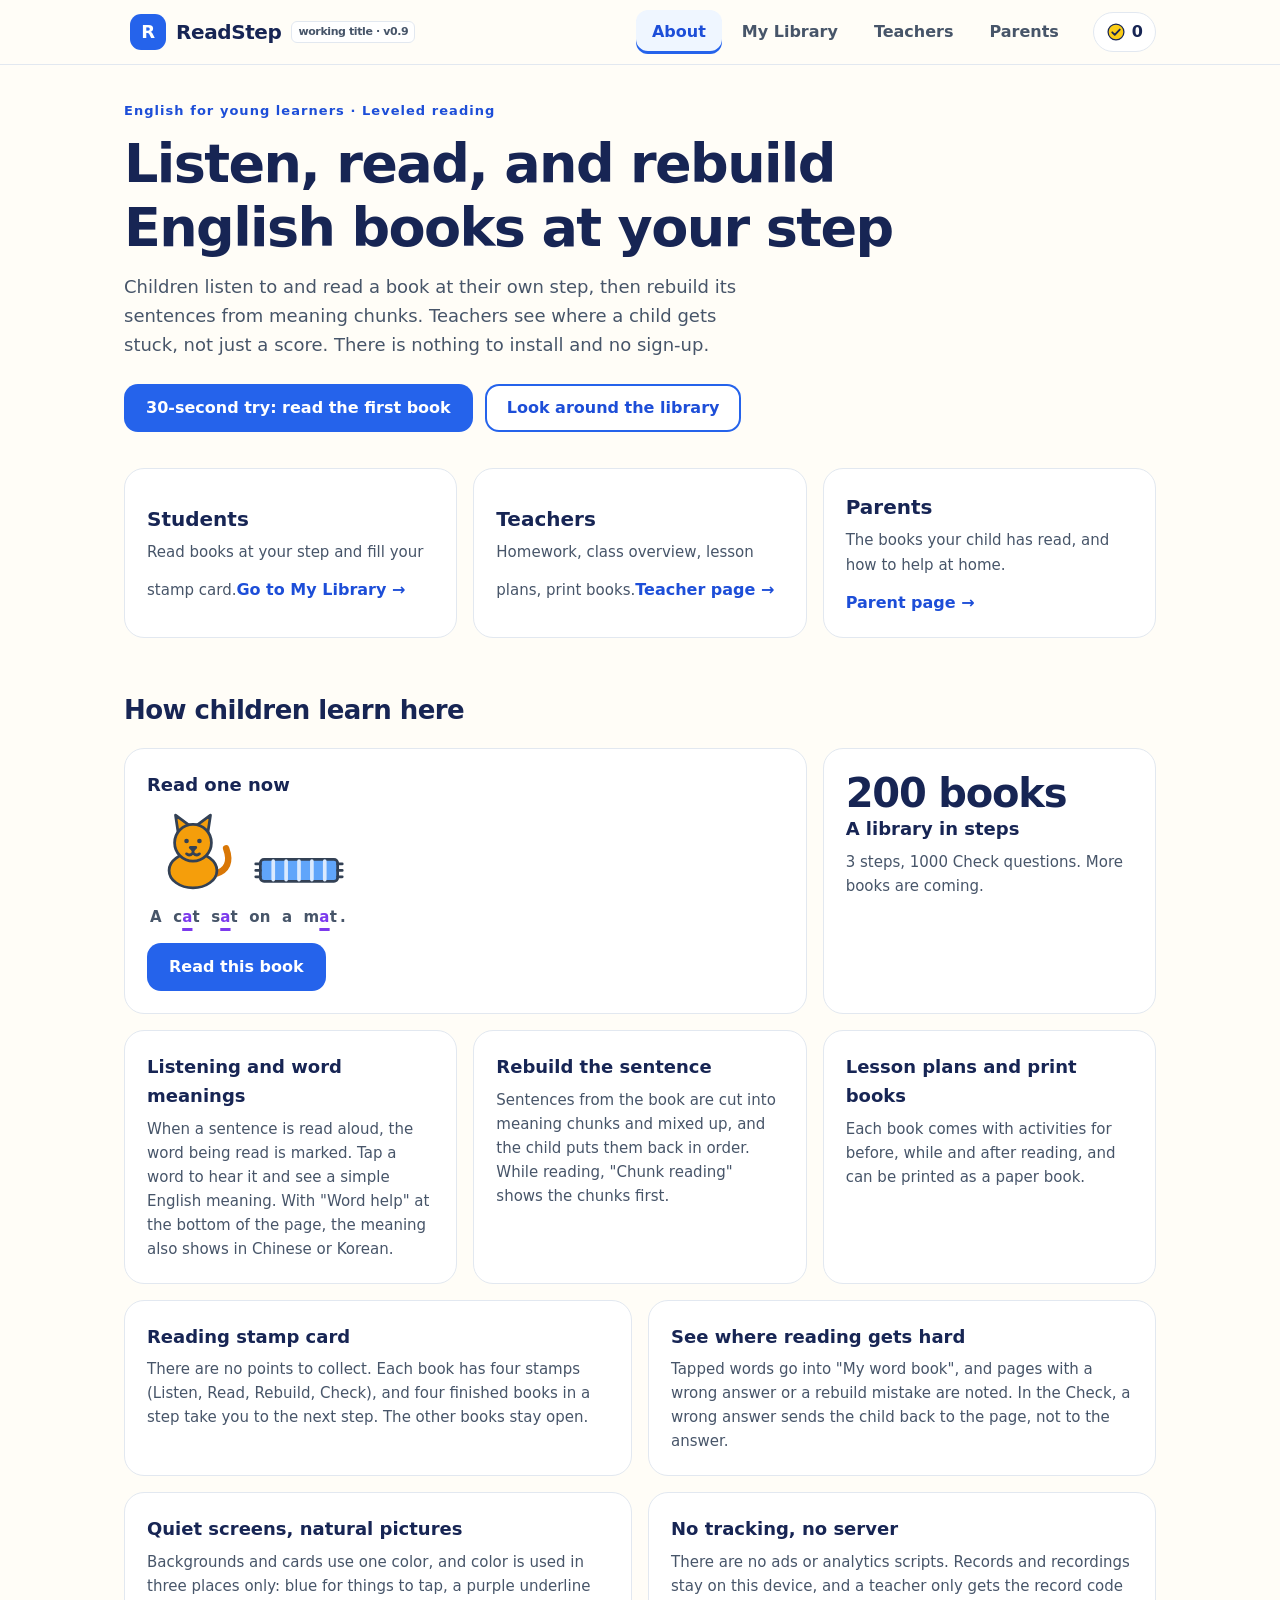
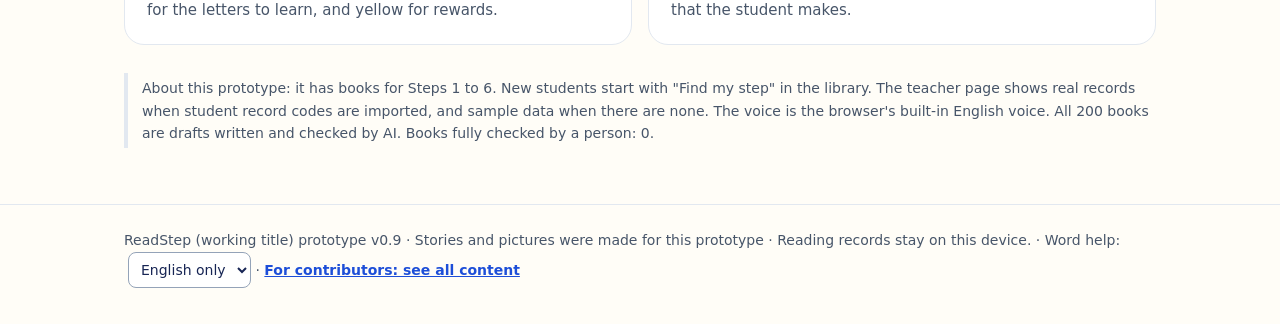
==== commit 10cb2102: "index.html: 버전 값 20261128e" ====
--- a/index.html
+++ b/index.html
@@ -6,7 +6,7 @@
 <title>ReadStep (working title) · Leveled English reading</title>
 <meta name="description" content="A prototype of a leveled English reading service for young learners: listen, read, and rebuild sentences from books at your own step.">
 <link rel="icon" href="data:image/svg+xml,%3Csvg xmlns='http://www.w3.org/2000/svg' viewBox='0 0 32 32'%3E%3Crect width='32' height='32' rx='9' fill='%232563EB'/%3E%3Ctext x='16' y='23' font-size='20' font-weight='700' text-anchor='middle' fill='white' font-family='Arial'%3ER%3C/text%3E%3C/svg%3E">
-<link rel="stylesheet" href="css/app.css?v=20261128d">
+<link rel="stylesheet" href="css/app.css?v=20261128e">
 </head>
 <body>
 <a class="skip" href="#main">Skip to content</a>
@@ -63,12 +63,12 @@
 <div id="print"></div>
 
 <script>window.RS_MEDIA_BASE='';/* 그림·음성 주소. 비우면 이 사이트의 art/ (docs/LIBRARY_PLAN.md 8.3) */</script>
-<script src="data/pictures.js?v=20261128d"></script>
-<script src="data/levels.js?v=20261128d"></script>
-<script src="data/books.js?v=20261128d"></script>
-<script src="js/chunk.js?v=20261128d"></script>
+<script src="data/pictures.js?v=20261128e"></script>
+<script src="data/levels.js?v=20261128e"></script>
+<script src="data/books.js?v=20261128e"></script>
+<script src="js/chunk.js?v=20261128e"></script>
 <!-- Optional home-language pack. English only by default. Chosen with "Word help" in the footer, or with ?l1=zh / ?l1=ko in the address (?l1=en turns it off). -->
-<script>(function(){var ok=["zh","ko"],m=/[?&]l1=([a-z]{2})\b/.exec(location.search),c=m?m[1]:null;try{if(m){if(ok.indexOf(c)<0)c="";localStorage.setItem("rs_l1",c)}else c=localStorage.getItem("rs_l1")}catch(e){}if(ok.indexOf(c)<0)return;window.RS_L1CODE=c;document.write('<script src="data/words-'+c+'.js?v=20261128d"><\/script><script src="data/chunks-'+c+'.js?v=20261128d"><\/script>')})();</script>
-<script src="js/app.js?v=20261128d"></script>
+<script>(function(){var ok=["zh","ko"],m=/[?&]l1=([a-z]{2})\b/.exec(location.search),c=m?m[1]:null;try{if(m){if(ok.indexOf(c)<0)c="";localStorage.setItem("rs_l1",c)}else c=localStorage.getItem("rs_l1")}catch(e){}if(ok.indexOf(c)<0)return;window.RS_L1CODE=c;document.write('<script src="data/words-'+c+'.js?v=20261128e"><\/script><script src="data/chunks-'+c+'.js?v=20261128e"><\/script>')})();</script>
+<script src="js/app.js?v=20261128e"></script>
 </body>
 </html>
